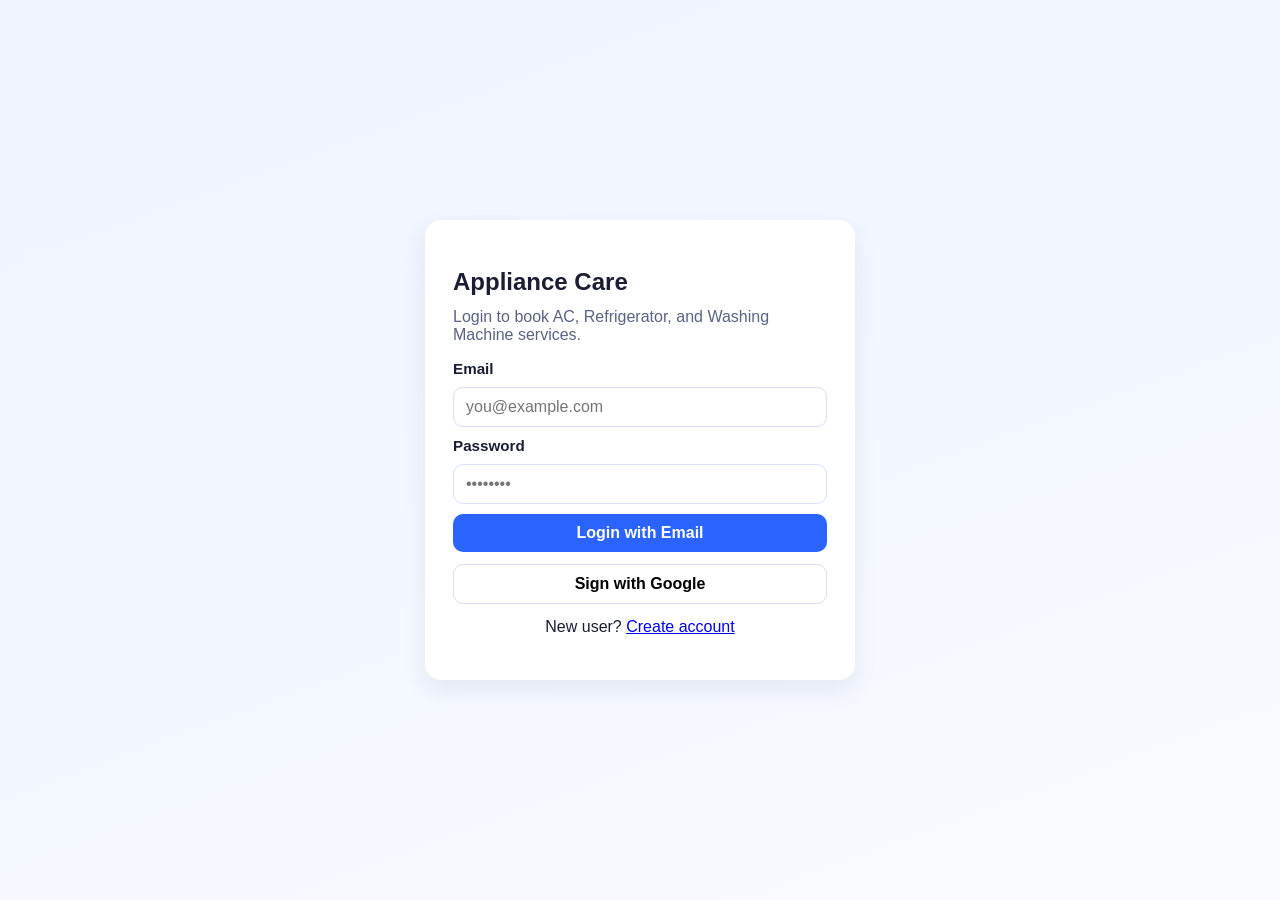
==== login.html @ b9f035ba "Create appliance service booking web app with auth, AI and voice UI" ====
<!DOCTYPE html>
<html lang="en">
<head>
  <meta charset="UTF-8" />
  <meta name="viewport" content="width=device-width, initial-scale=1.0" />
  <title>Appliance Care | Login</title>
  <link rel="stylesheet" href="styles.css" />
</head>
<body>
  <main class="auth-page">
    <section class="auth-card">
      <h1>Appliance Care</h1>
      <p class="subtitle">Login to book AC, Refrigerator, and Washing Machine services.</p>

      <form class="auth-form" id="login-form">
        <label>Email</label>
        <input type="email" placeholder="you@example.com" required />

        <label>Password</label>
        <input type="password" placeholder="••••••••" required />

        <button type="submit" class="btn primary">Login with Email</button>
      </form>

      <button class="btn google" id="google-login">Sign with Google</button>

      <p class="switch-link">New user? <a href="signup.html">Create account</a></p>
    </section>
  </main>

  <script src="app.js"></script>
</body>
</html>
---- styles.css ----
:root {
  --bg: #f6f8ff;
  --card: #ffffff;
  --primary: #2a63ff;
  --primary-dark: #1348d8;
  --text: #1a1d33;
  --muted: #5a6382;
  --accent: #e9efff;
}

* { box-sizing: border-box; }
body {
  margin: 0;
  font-family: Arial, Helvetica, sans-serif;
  color: var(--text);
  background: linear-gradient(160deg, #eef3ff, #f8fbff);
}

.auth-page {
  min-height: 100vh;
  display: grid;
  place-items: center;
  padding: 24px;
}

.auth-card, .ai-panel, .pricing-card, .booking-card, .hero {
  background: var(--card);
  border-radius: 16px;
  box-shadow: 0 10px 24px rgba(28, 43, 100, 0.08);
}

.auth-card {
  width: min(430px, 100%);
  padding: 28px;
}

.subtitle { color: var(--muted); margin-top: -8px; }
.auth-form { display: grid; gap: 10px; margin-top: 12px; }
label { font-weight: 600; font-size: 0.95rem; }
input, textarea {
  padding: 10px 12px;
  border: 1px solid #d7def8;
  border-radius: 10px;
  font-size: 1rem;
  width: 100%;
}

.btn {
  border: none;
  border-radius: 10px;
  padding: 10px 12px;
  font-size: 1rem;
  font-weight: 600;
  cursor: pointer;
}

.btn.primary { background: var(--primary); color: white; }
.btn.primary:hover { background: var(--primary-dark); }
.btn.google { background: #fff; border: 1px solid #d7def8; width: 100%; margin-top: 12px; }
.btn.secondary { background: var(--accent); color: var(--text); }
.switch-link { text-align: center; margin-top: 14px; }

.topbar {
  display: flex;
  justify-content: space-between;
  align-items: center;
  padding: 12px 20px;
  background: white;
  border-bottom: 1px solid #e7ebfd;
}
.logout { text-decoration: none; color: var(--primary); font-weight: 600; }

.dashboard, .service-page {
  width: min(1100px, 95%);
  margin: 24px auto;
  display: grid;
  gap: 20px;
}

.hero { padding: 20px; }
.appliances {
  display: grid;
  grid-template-columns: repeat(auto-fit, minmax(220px, 1fr));
  gap: 14px;
}
.appliance-btn {
  padding: 18px;
  background: #fff;
  border-radius: 14px;
  border: 1px solid #d7def8;
  font-weight: 700;
  font-size: 1rem;
  cursor: pointer;
}
.appliance-btn:hover { border-color: var(--primary); color: var(--primary); }

.ai-panel, .pricing-card, .booking-card { padding: 18px; }
.controls { display: flex; gap: 10px; margin-top: 10px; flex-wrap: wrap; }
.ai-response {
  margin-top: 12px;
  background: var(--bg);
  padding: 10px;
  border-radius: 10px;
  min-height: 44px;
}

#pricing-list { padding-left: 20px; line-height: 1.8; }
#booking-message { font-weight: 700; color: #0d7d45; }
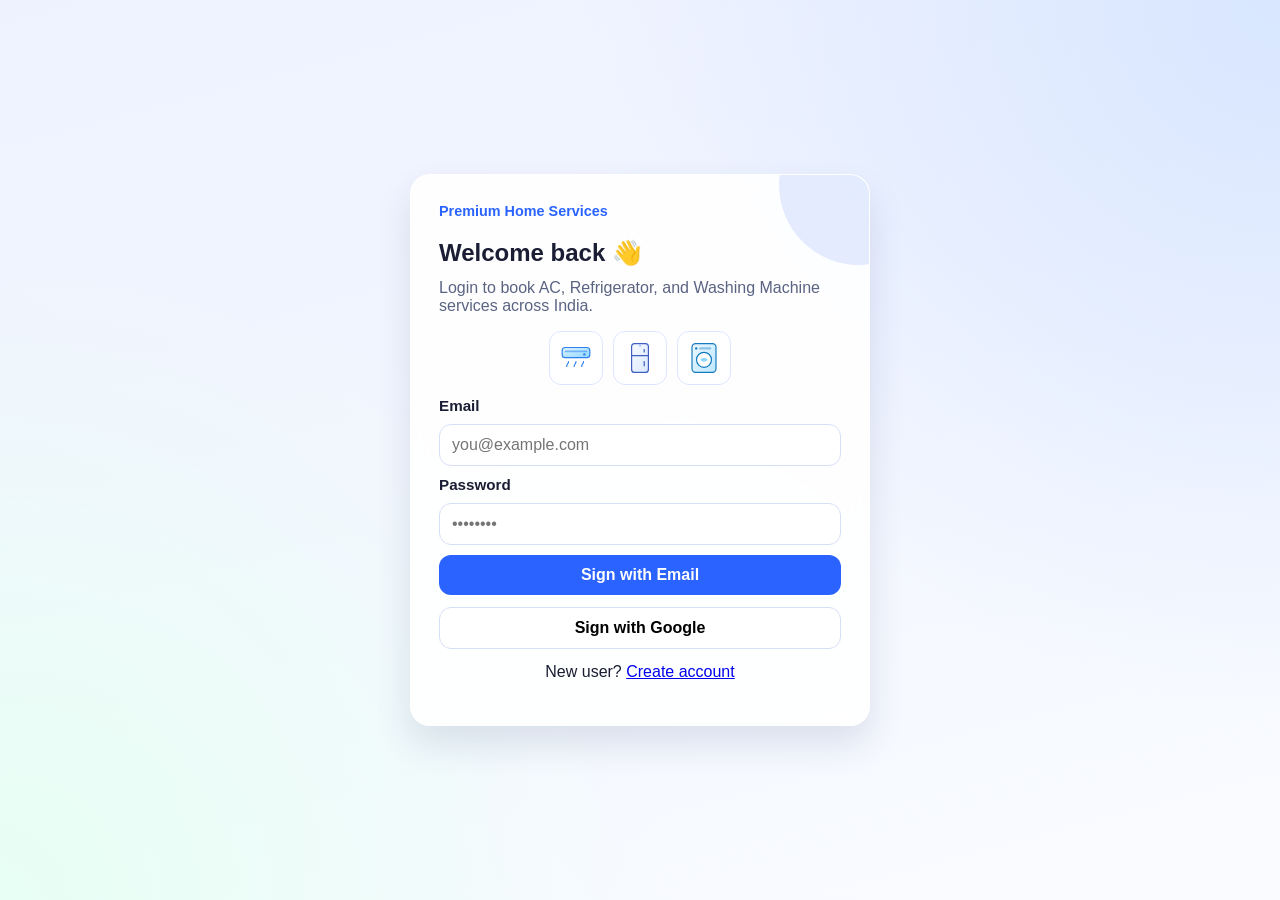
==== commit 47b9caa3: "Build premium appliance service booking app with voice AI flow" ====
--- a/login.html
+++ b/login.html
@@ -3,14 +3,21 @@
 <head>
   <meta charset="UTF-8" />
   <meta name="viewport" content="width=device-width, initial-scale=1.0" />
-  <title>Appliance Care | Login</title>
+  <title>ServicePro AI | Login</title>
   <link rel="stylesheet" href="styles.css" />
 </head>
 <body>
   <main class="auth-page">
-    <section class="auth-card">
-      <h1>Appliance Care</h1>
-      <p class="subtitle">Login to book AC, Refrigerator, and Washing Machine services.</p>
+    <section class="auth-card premium-card">
+      <p class="eyebrow">Premium Home Services</p>
+      <h1>Welcome back 👋</h1>
+      <p class="subtitle">Login to book AC, Refrigerator, and Washing Machine services across India.</p>
+
+      <div class="logo-row">
+        <img src="assets/ac.svg" alt="AC" />
+        <img src="assets/refrigerator.svg" alt="Refrigerator" />
+        <img src="assets/washing-machine.svg" alt="Washing Machine" />
+      </div>
 
       <form class="auth-form" id="login-form">
         <label>Email</label>
@@ -19,11 +26,10 @@
         <label>Password</label>
         <input type="password" placeholder="••••••••" required />
 
-        <button type="submit" class="btn primary">Login with Email</button>
+        <button type="submit" class="btn primary">Sign with Email</button>
       </form>
 
       <button class="btn google" id="google-login">Sign with Google</button>
-
       <p class="switch-link">New user? <a href="signup.html">Create account</a></p>
     </section>
   </main>
--- a/styles.css
+++ b/styles.css
@@ -1,6 +1,6 @@
 :root {
-  --bg: #f6f8ff;
-  --card: #ffffff;
+  --bg: #f4f7ff;
+  --card: rgba(255, 255, 255, 0.9);
   --primary: #2a63ff;
   --primary-dark: #1348d8;
   --text: #1a1d33;
@@ -11,9 +11,12 @@
 * { box-sizing: border-box; }
 body {
   margin: 0;
-  font-family: Arial, Helvetica, sans-serif;
+  font-family: Inter, Segoe UI, Arial, Helvetica, sans-serif;
   color: var(--text);
-  background: linear-gradient(160deg, #eef3ff, #f8fbff);
+  background:
+    radial-gradient(circle at top right, #d8e6ff 0%, transparent 45%),
+    radial-gradient(circle at bottom left, #e7fff4 0%, transparent 42%),
+    linear-gradient(165deg, #eef2ff, #f9fbff);
 }
 
 .auth-page {
@@ -25,32 +28,73 @@
 
 .auth-card, .ai-panel, .pricing-card, .booking-card, .hero {
   background: var(--card);
-  border-radius: 16px;
-  box-shadow: 0 10px 24px rgba(28, 43, 100, 0.08);
+  border-radius: 20px;
+  box-shadow: 0 18px 36px rgba(28, 43, 100, 0.12);
+  border: 1px solid rgba(255, 255, 255, 0.85);
+  backdrop-filter: blur(8px);
+}
+
+.premium-card {
+  position: relative;
+  overflow: hidden;
+}
+.premium-card::after {
+  content: '';
+  position: absolute;
+  width: 160px;
+  height: 160px;
+  right: -70px;
+  top: -70px;
+  background: rgba(42, 99, 255, 0.12);
+  border-radius: 50%;
+  pointer-events: none;
 }
 
 .auth-card {
-  width: min(430px, 100%);
+  width: min(460px, 100%);
   padding: 28px;
+}
+
+.eyebrow {
+  margin: 0;
+  font-weight: 700;
+  color: var(--primary);
+  font-size: 0.9rem;
 }
 
 .subtitle { color: var(--muted); margin-top: -8px; }
 .auth-form { display: grid; gap: 10px; margin-top: 12px; }
 label { font-weight: 600; font-size: 0.95rem; }
-input, textarea {
-  padding: 10px 12px;
+input, textarea, select {
+  padding: 11px 12px;
   border: 1px solid #d7def8;
-  border-radius: 10px;
+  border-radius: 12px;
   font-size: 1rem;
   width: 100%;
+  background: #fff;
+}
+
+.logo-row {
+  display: flex;
+  justify-content: center;
+  gap: 10px;
+  margin: 10px 0 8px;
+}
+.logo-row img {
+  width: 54px;
+  height: 54px;
+  padding: 8px;
+  border-radius: 12px;
+  background: #fff;
+  border: 1px solid #dce5ff;
 }
 
 .btn {
   border: none;
-  border-radius: 10px;
-  padding: 10px 12px;
+  border-radius: 12px;
+  padding: 11px 14px;
   font-size: 1rem;
-  font-weight: 600;
+  font-weight: 700;
   cursor: pointer;
 }
 
@@ -65,7 +109,7 @@
   justify-content: space-between;
   align-items: center;
   padding: 12px 20px;
-  background: white;
+  background: rgba(255, 255, 255, 0.9);
   border-bottom: 1px solid #e7ebfd;
 }
 .logout { text-decoration: none; color: var(--primary); font-weight: 600; }
@@ -78,6 +122,20 @@
 }
 
 .hero { padding: 20px; }
+.chip-row {
+  display: flex;
+  gap: 10px;
+  flex-wrap: wrap;
+}
+.chip-row span {
+  background: #fff;
+  border: 1px solid #d7def8;
+  border-radius: 999px;
+  padding: 7px 12px;
+  font-size: 0.85rem;
+  font-weight: 600;
+}
+
 .appliances {
   display: grid;
   grid-template-columns: repeat(auto-fit, minmax(220px, 1fr));
@@ -86,13 +144,24 @@
 .appliance-btn {
   padding: 18px;
   background: #fff;
-  border-radius: 14px;
+  border-radius: 16px;
   border: 1px solid #d7def8;
   font-weight: 700;
   font-size: 1rem;
   cursor: pointer;
+  display: grid;
+  justify-items: center;
+  gap: 10px;
 }
-.appliance-btn:hover { border-color: var(--primary); color: var(--primary); }
+.appliance-btn img {
+  width: 72px;
+  height: 72px;
+}
+.appliance-btn:hover {
+  border-color: var(--primary);
+  color: var(--primary);
+  transform: translateY(-1px);
+}
 
 .ai-panel, .pricing-card, .booking-card { padding: 18px; }
 .controls { display: flex; gap: 10px; margin-top: 10px; flex-wrap: wrap; }
@@ -104,5 +173,14 @@
   min-height: 44px;
 }
 
+.service-logo {
+  width: 82px;
+  height: 82px;
+  padding: 8px;
+  border-radius: 14px;
+  border: 1px solid #dce5ff;
+  background: #fff;
+}
+
 #pricing-list { padding-left: 20px; line-height: 1.8; }
 #booking-message { font-weight: 700; color: #0d7d45; }
